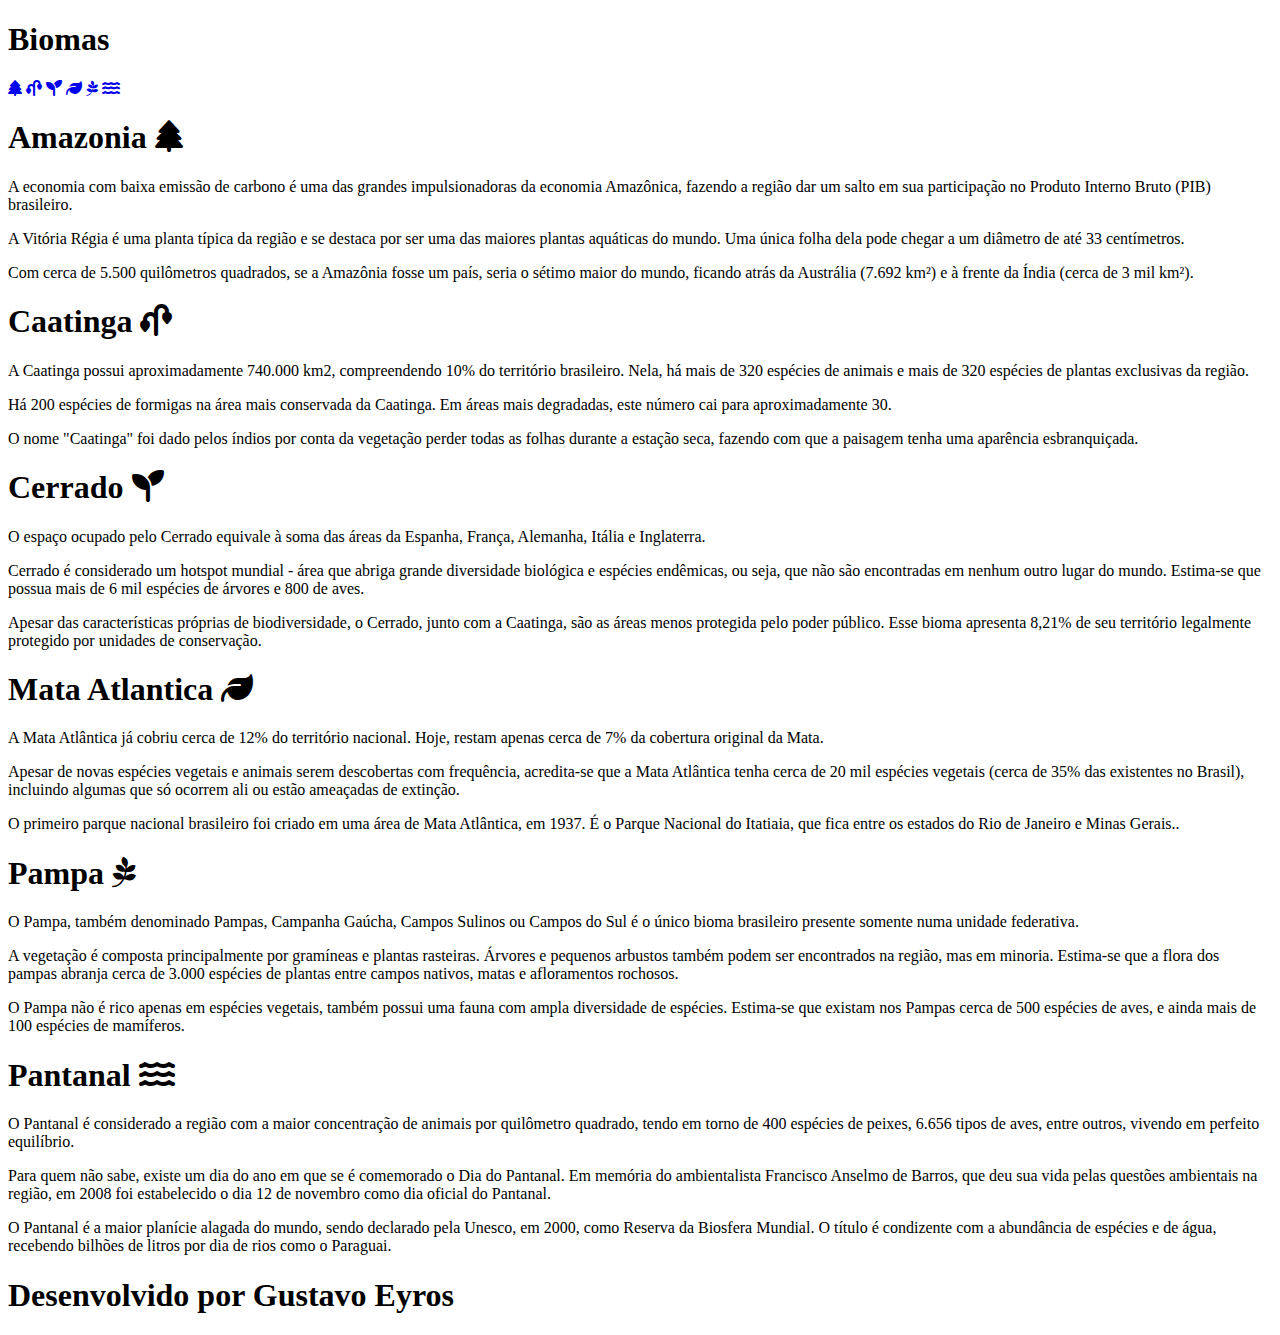
==== index.html @ 461024ff "Att" ====
<!DOCTYPE html>

<head>
    <meta charset="UTF-8">
    <meta http-equiv="X-UA-Compatible" content="IE=edge">
    <meta name="viewport" content="width=device-width, initial-scale=1.0">
    <link href="css/style.css" rel="stylesheet" type="text/css">
    <link href="https://cdnjs.cloudflare.com/ajax/libs/font-awesome/6.1.1/css/all.min.css" rel="stylesheet" type="text/css">
    
    <title>Biomas Brasileiros</title>
</head>

<body>
    <div class="wrapper">
        <div class="menu">
            <h1>Biomas</h1>
           <a href="#amazonia"> <i class="fa-solid fa-tree"></i></a>
           <a href="#caatinga"> <i class="fa-solid fa-plant-wilt"></i></a>
           <a href="#cerrado"> <i class="fa-solid fa-seedling"></i></a>
           <a href="#atlantica"><i class="fa-solid fa-leaf"></i></a>
            <a href="#pampa"><i class="fa-brands fa-pagelines"></i></a>
            <a href="#pantanal"><i class="fa-solid fa-water"></i></a>
          
         
           

        </div>
        <div id="amazonia">
            <h1>Amazonia <i class="fa-solid fa-tree"></i></h1>
            <div class="menu2">
                <div class="box">
                    
                <p>A economia com baixa emissão de carbono é uma das grandes impulsionadoras da economia Amazônica, fazendo a região dar um salto em sua participação no Produto Interno Bruto (PIB) brasileiro.</p>
                </div>
                <div class="box">
                 <p>A Vitória Régia é uma planta típica da região e se destaca por ser uma das maiores plantas aquáticas do mundo. Uma única folha dela pode chegar a um diâmetro de até 33 centímetros.</p>



                </div>
                <div class="box">
                <p>Com cerca de 5.500 quilômetros quadrados, se a Amazônia fosse um país, seria o sétimo maior do mundo, ficando atrás da Austrália (7.692 km²) e à frente da Índia (cerca de 3 mil km²).</p>
            


                </div>
            </div>







        </div>

        
        <div id="caatinga">
            <h1>Caatinga <i class="fa-solid fa-plant-wilt"></i></h1>


            <div class="menu2">
                <div class="box">
                    
                <p>A Caatinga possui aproximadamente 740.000 km2, compreendendo 10% do território brasileiro. Nela, há mais de 320 espécies de animais e mais de 320 espécies de plantas exclusivas da região.</p>
                </div>
                <div class="box">
                 <p>Há 200 espécies de formigas na área mais conservada da Caatinga. Em áreas mais degradadas, este número cai para aproximadamente 30.</p>



                </div>
                <div class="box">
                <p>O nome "Caatinga" foi dado pelos índios por conta da vegetação perder todas as folhas durante a estação seca, fazendo com que a paisagem tenha uma aparência esbranquiçada.</p>
            


                </div>
            </div>



        </div>

        <div id="cerrado">
            <h1>Cerrado <i class="fa-solid fa-seedling"></i></h1>


            
            <div class="menu2">
                <div class="box">
                    
                <p>O espaço ocupado pelo Cerrado equivale à soma das áreas da Espanha, França, Alemanha, Itália e Inglaterra.</p>
                </div>
                <div class="box">
                 <p> Cerrado é considerado um hotspot mundial - área que abriga grande diversidade biológica e espécies endêmicas, ou seja, que não são encontradas em nenhum outro lugar do mundo.
                    Estima-se que possua mais de 6 mil espécies de árvores e 800 de aves.</p>



                </div>
                <div class="box">
                <p>Apesar das características próprias de biodiversidade, o Cerrado, junto com a Caatinga, são as áreas menos protegida pelo poder público. Esse bioma apresenta 8,21% de seu território legalmente protegido por unidades de conservação.</p>
            


                </div>
            </div>


             </div> 
        <div id="atlantica">
            <h1>Mata Atlantica <i class="fa-solid fa-leaf"></i></h1>


            <div class="menu2">
                <div class="box">
                    
                <p>A Mata Atlântica já cobriu cerca de 12% do território nacional. Hoje, restam apenas cerca de 7% da cobertura original da Mata.</p>
                </div>
                <div class="box">
                 <p>Apesar de novas espécies vegetais e animais serem descobertas com frequência, acredita-se que a Mata Atlântica tenha cerca de 20 mil espécies vegetais (cerca de 35% das existentes no Brasil), incluindo algumas que só ocorrem ali ou estão ameaçadas de extinção.</p>



                </div>
                <div class="box">
                <p>O primeiro parque nacional brasileiro foi criado em uma área de Mata Atlântica, em 1937. É o Parque Nacional do Itatiaia, que fica entre os estados do Rio de Janeiro e Minas Gerais..</p>
            


                </div>
            </div>



        </div>


        <div id="pampa">
            <h1>Pampa <i class="fa-brands fa-pagelines"></i></h1>


            <div class="menu2">
                <div class="box">
                    
                <p>O Pampa, também denominado Pampas, Campanha Gaúcha, Campos Sulinos ou Campos do Sul é o único bioma brasileiro presente somente numa unidade federativa.</p>
                </div>
                <div class="box">
                 <p>A vegetação é composta principalmente por gramíneas e plantas rasteiras. Árvores e pequenos arbustos também podem ser encontrados na região, mas em minoria. Estima-se que a flora dos pampas abranja cerca de 3.000 espécies de plantas entre campos nativos, matas e afloramentos rochosos.</p>



                </div>
                <div class="box">
                <p>O Pampa não é rico apenas em espécies vegetais, também possui uma fauna com ampla diversidade de espécies. Estima-se que existam nos Pampas cerca de 500 espécies de aves, e ainda mais de 100 espécies de mamíferos.</p>
            


                </div>
            </div>



        </div>

        

        <div id="pantanal">
            <h1>Pantanal <i class="fa-solid fa-water"></i></h1>


            <div class="menu2">
                <div class="box">
                    
                <p>O Pantanal é considerado a região com a maior concentração de animais por quilômetro quadrado, tendo em torno de 400 espécies de peixes, 6.656 tipos de aves, entre outros, vivendo em perfeito equilíbrio.</p>
                </div>
                <div class="box">
                 <p>Para quem não sabe, existe um dia do ano em que se é comemorado o Dia do Pantanal. Em memória do ambientalista Francisco Anselmo de Barros, que deu sua vida pelas questões ambientais na região, em 2008 foi estabelecido o dia 12 de novembro como dia oficial do Pantanal.</p>



                </div>
                <div class="box">
                <p>O Pantanal é a maior planície alagada do mundo, sendo declarado pela Unesco, em 2000, como Reserva da Biosfera Mundial. O título é condizente com a abundância de espécies e de água, recebendo bilhões de litros por dia de rios como o Paraguai.</p>
            


                </div>
            </div>



        </div>

      <div class="rodape">
        <h1>Desenvolvido por Gustavo Eyros</h1>


      </div>


    </div>
</body>

</html>
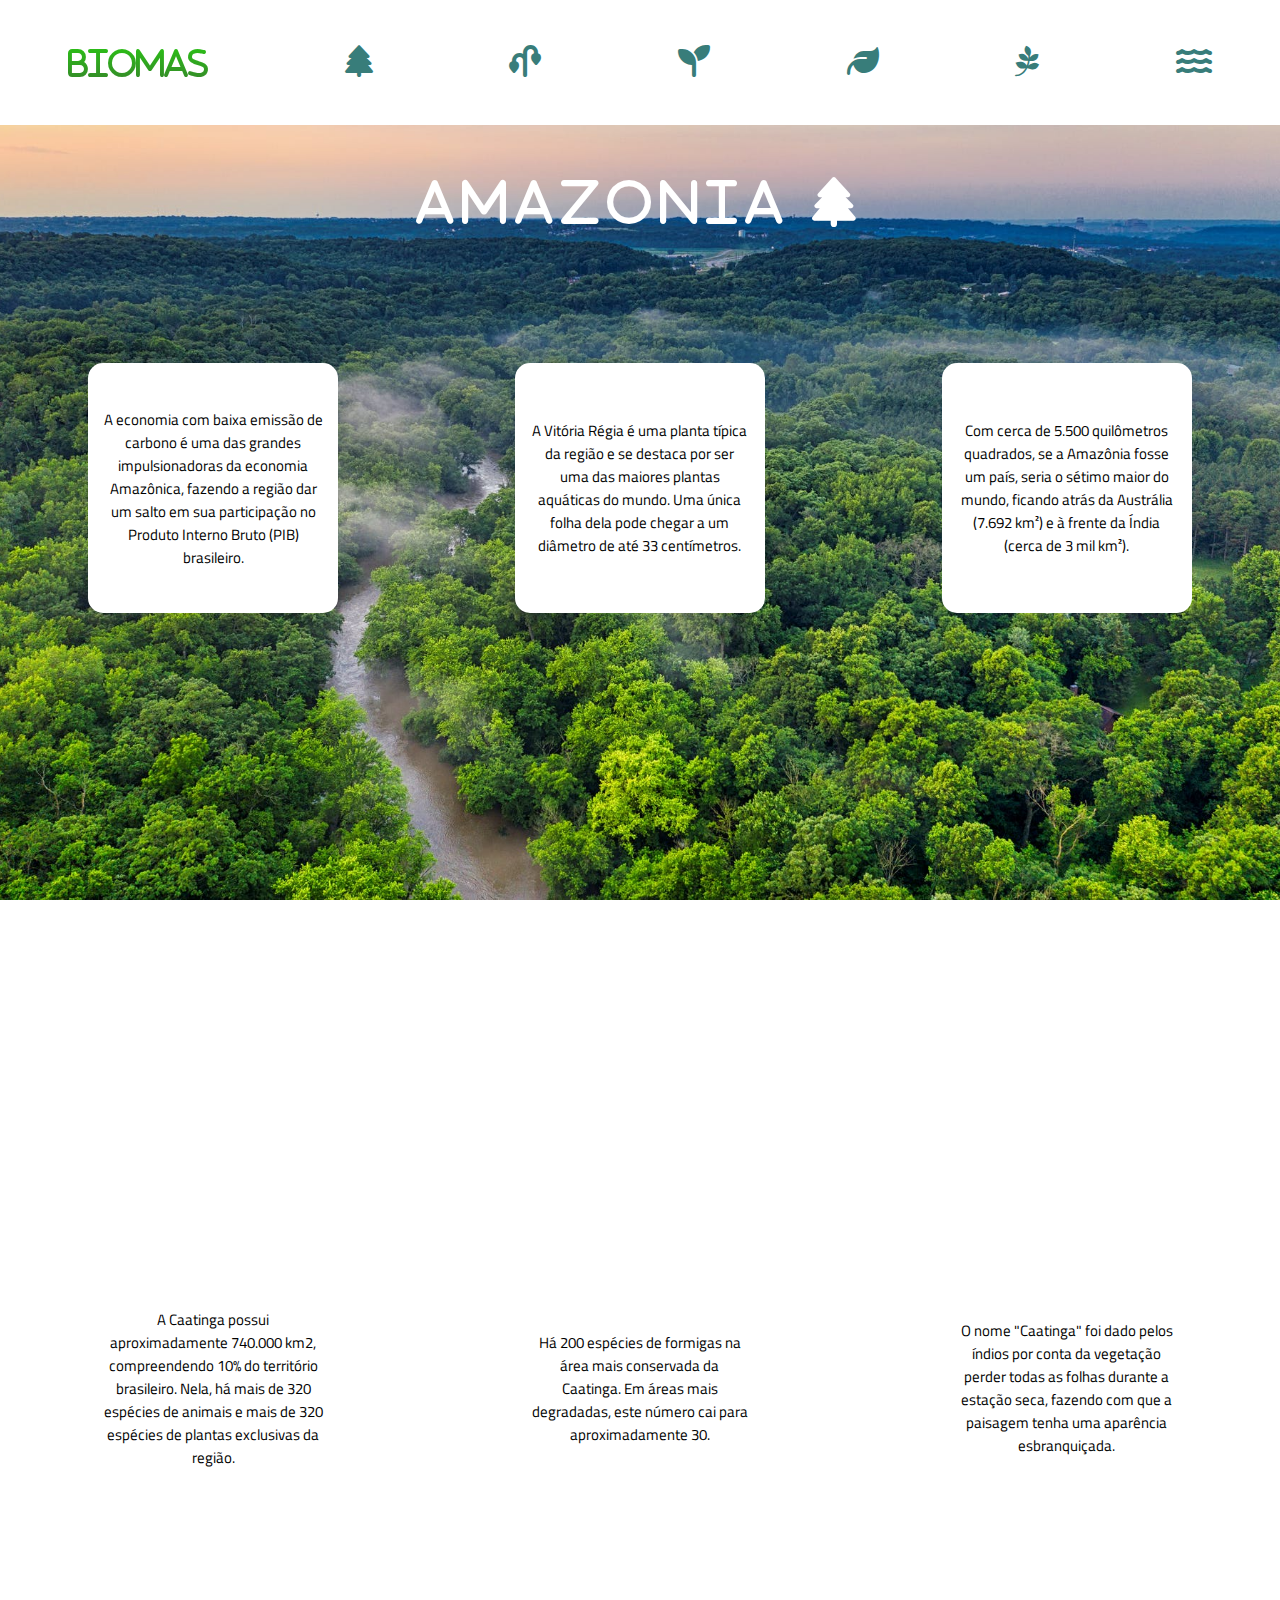
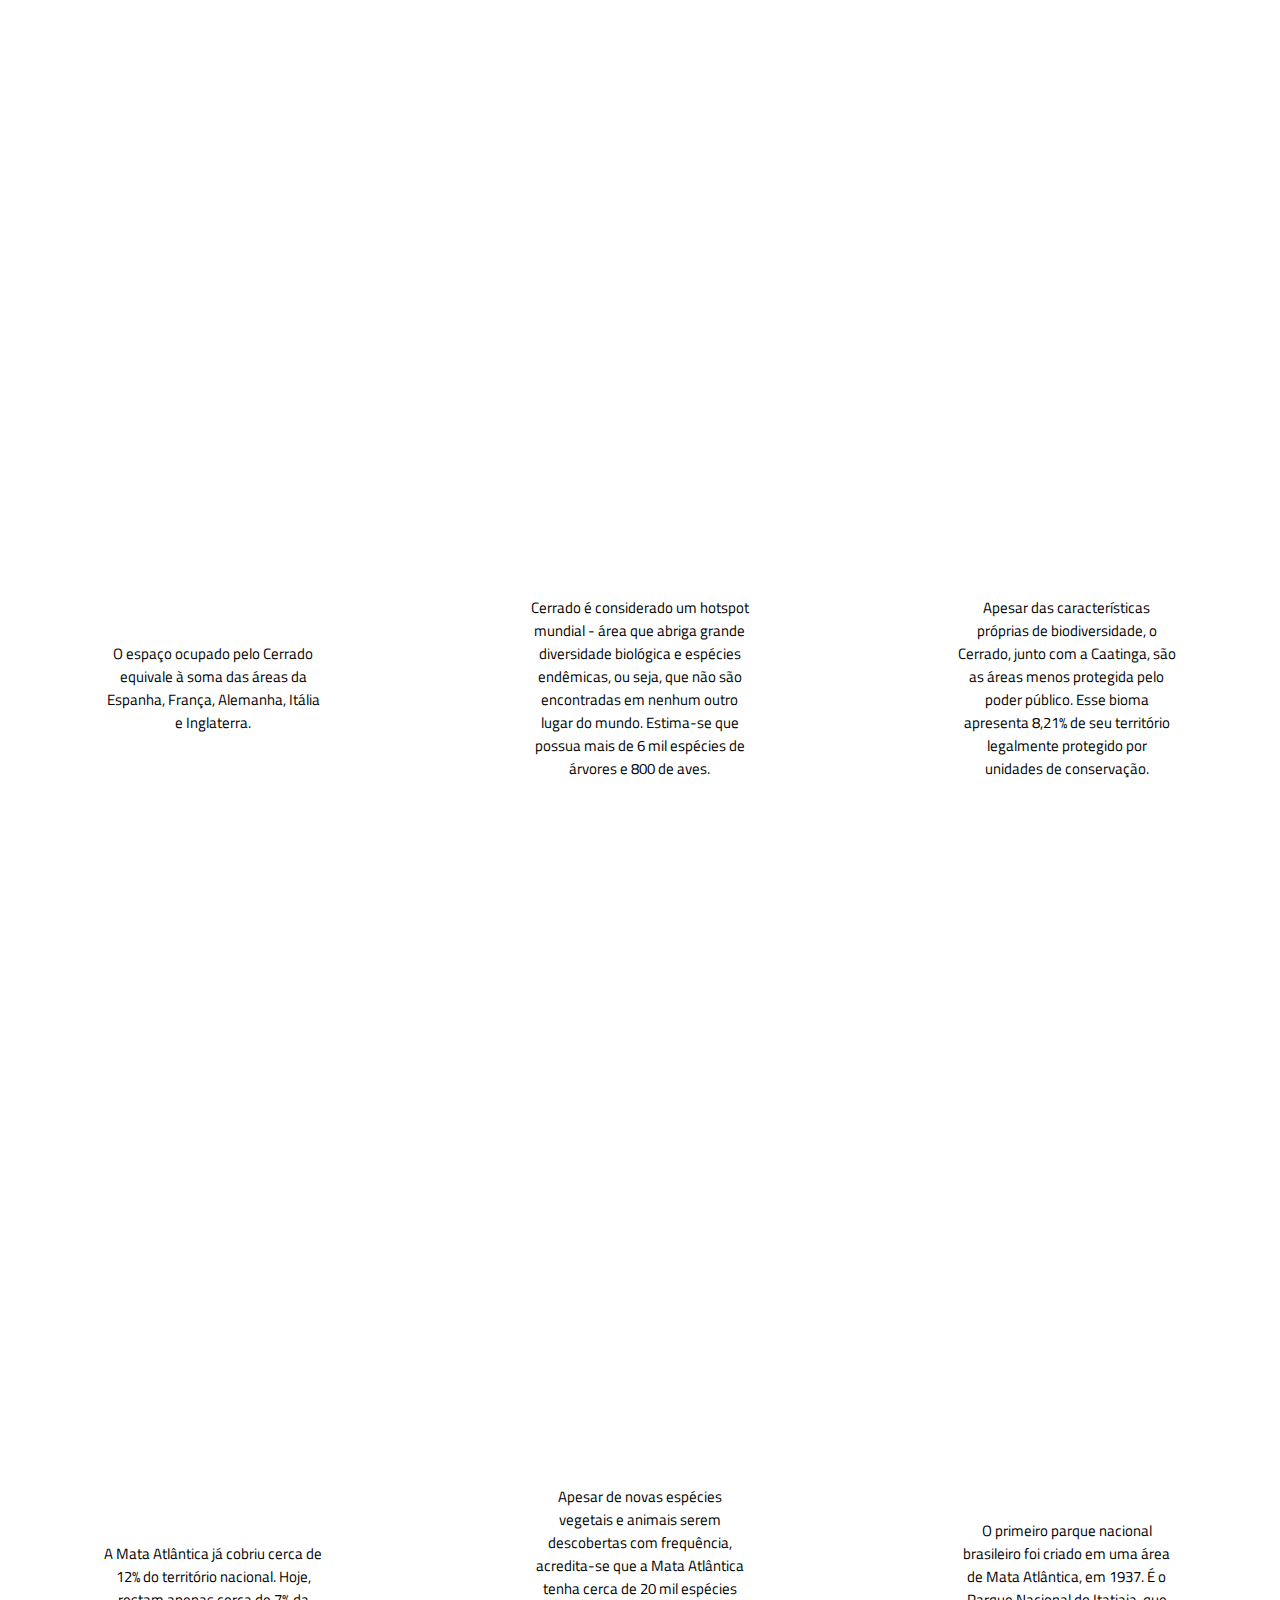
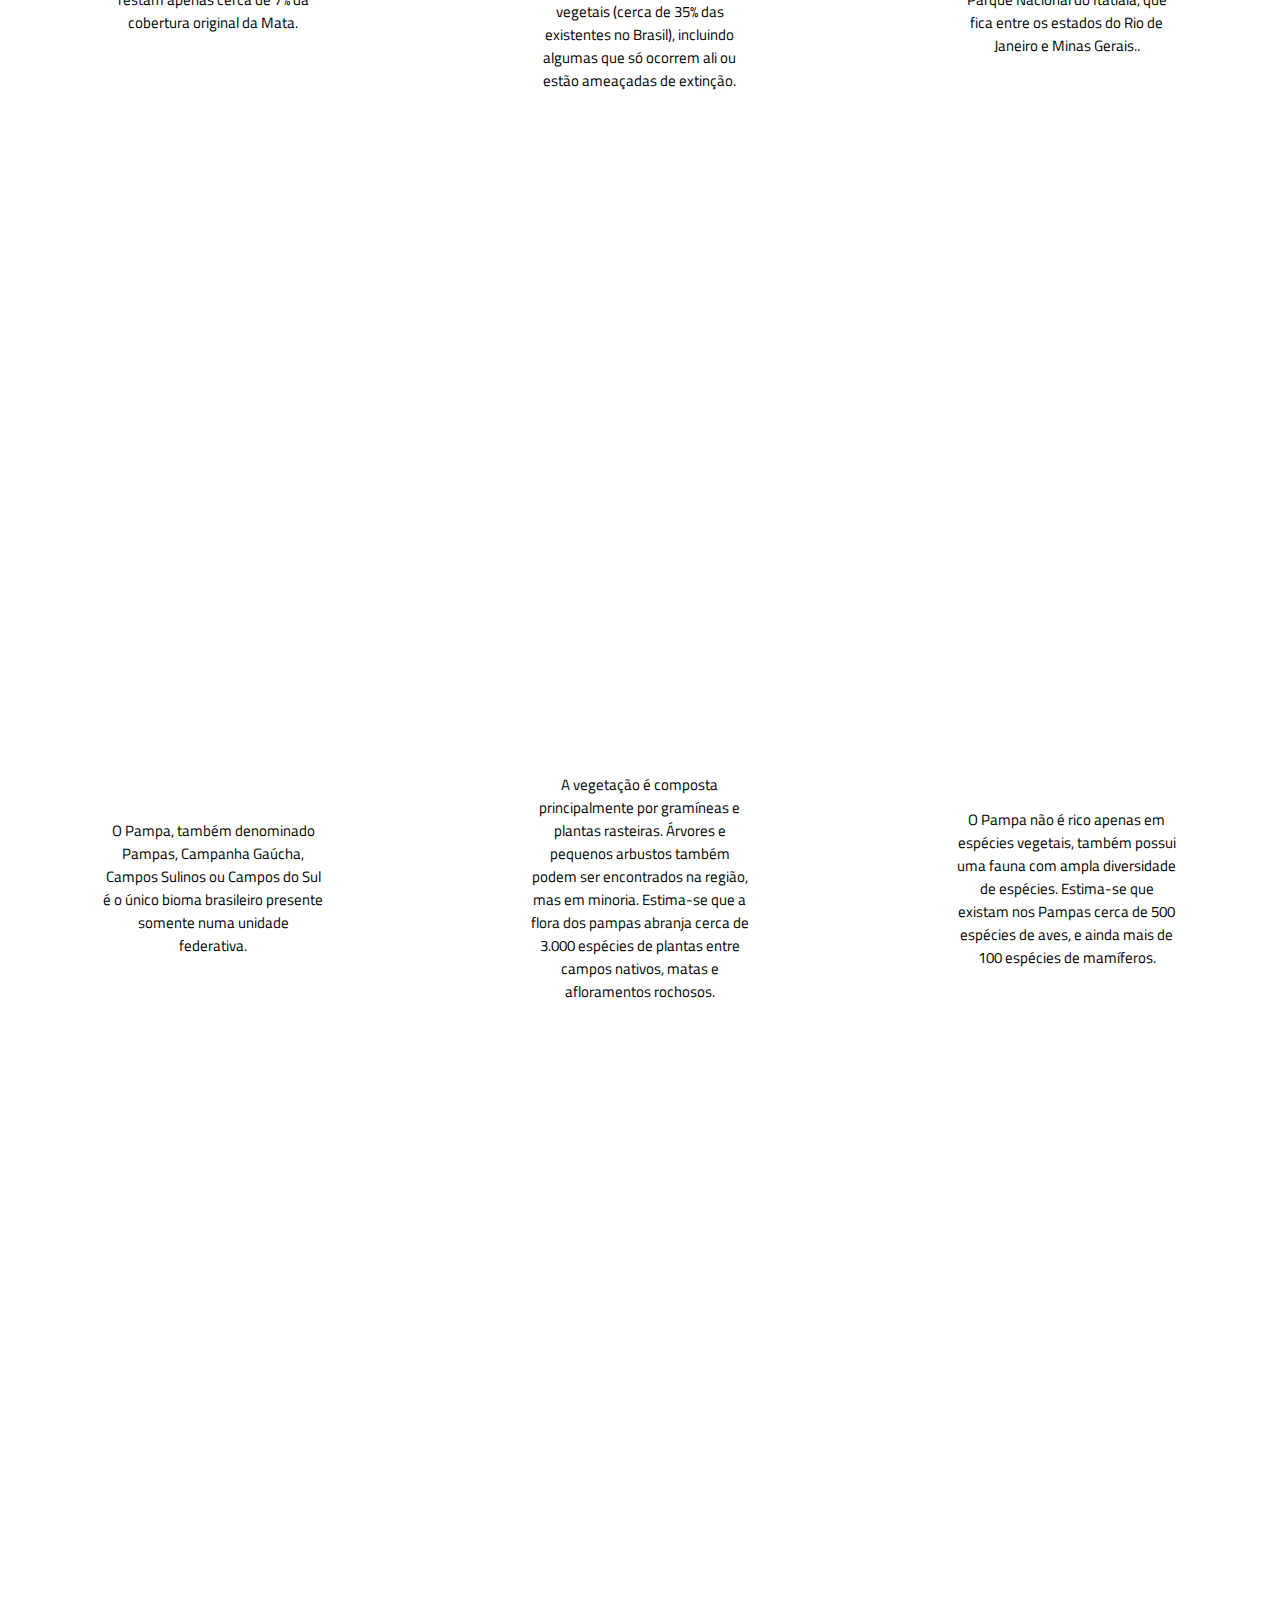
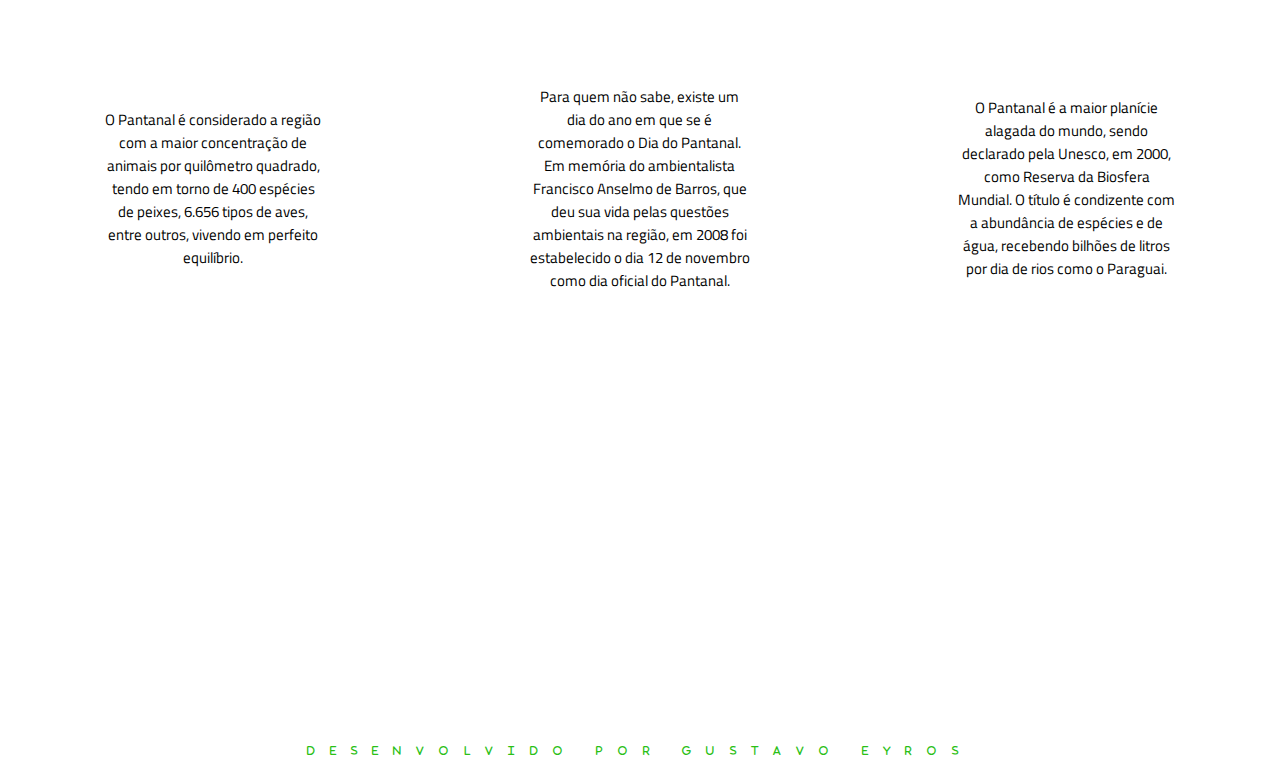
==== commit 61f5ea28: "rodape" ====
--- a/index.html
+++ b/index.html
@@ -6,27 +6,26 @@
     <meta name="viewport" content="width=device-width, initial-scale=1.0">
     <link href="css/style.css" rel="stylesheet" type="text/css">
     <link href="https://cdnjs.cloudflare.com/ajax/libs/font-awesome/6.1.1/css/all.min.css" rel="stylesheet" type="text/css">
-    
     <title>Biomas Brasileiros</title>
 </head>
 
 <body>
     <div class="wrapper">
         <div class="menu">
-            <h1>Biomas</h1>
-           <a href="#amazonia"> <i class="fa-solid fa-tree"></i></a>
-           <a href="#caatinga"> <i class="fa-solid fa-plant-wilt"></i></a>
-           <a href="#cerrado"> <i class="fa-solid fa-seedling"></i></a>
-           <a href="#atlantica"><i class="fa-solid fa-leaf"></i></a>
-            <a href="#pampa"><i class="fa-brands fa-pagelines"></i></a>
-            <a href="#pantanal"><i class="fa-solid fa-water"></i></a>
+            <h1 class="title">Biomas</h1>
+           <a href="#amazonia" class="kf"> <i class="fa-solid fa-tree"></i></a>
+           <a href="#caatinga" class="kf"> <i class="fa-solid fa-plant-wilt"></i></a>
+           <a href="#cerrado" class="kf"> <i class="fa-solid fa-seedling"></i></a>
+           <a href="#atlantica" class="kf"><i class="fa-solid fa-leaf"></i></a>
+            <a href="#pampa" class="kf"><i class="fa-brands fa-pagelines"></i></a>
+            <a href="#pantanal" class="kf"><i class="fa-solid fa-water"></i></a>
           
          
            
 
         </div>
         <div id="amazonia">
-            <h1>Amazonia <i class="fa-solid fa-tree"></i></h1>
+            <h1>Amazonia  <i class="fa-solid fa-tree"></i></h1>
             <div class="menu2">
                 <div class="box">
                     
@@ -193,12 +192,12 @@
 
         </div>
 
-      <div class="rodape">
-        <h1>Desenvolvido por Gustavo Eyros</h1>
-
-
-      </div>
-
+      
+        <div class="rodape">
+            <h1>Desenvolvido por Gustavo Eyros</h1>
+    
+    
+          </div>
 
     </div>
 </body>
--- a/css/style.css
+++ b/css/style.css
@@ -0,0 +1,200 @@
+@import url('https://fonts.googleapis.com/css2?family=Titillium+Web:wght@300&display=swap');
+*{
+    margin: 0;
+    padding: 0;
+    box-sizing: border-box;
+}
+html{
+    scroll-behavior: smooth;
+}
+a{
+    text-decoration: none;
+    color: #387d7a;
+}
+.wrapper{
+    width: 100%;
+    height: 100%;
+    left: 0;
+    top: 0;
+    position: absolute;
+}
+
+.menu{
+    margin: 0;
+    height: 125px;
+    background-color: white;
+    font-size: 32px;
+    display: flex;
+    justify-content: space-around;
+    align-items: center;
+    text-align: center;
+    color: #387d7a;
+}
+h1{
+    font-size: 1em;
+    color: #2bc016;
+    font-family: "Font Awesome 6 Free";
+}
+.menu2{
+    background-color: transparent;
+    display: flex;
+    justify-content: space-around;
+    
+}
+.box{
+    color: black;
+    font-family: 'Titillium Web', sans-serif;
+    padding: 15px;
+    font-size: 15px;
+    border-radius: 15px;
+    background-color: white;
+    width: 250px;
+    height: 250px;
+    display: flex;
+    justify-content: center;
+    align-items: center;
+    text-align: center;
+    
+}
+.rodape{
+    margin: 0;
+    height: 50px;
+    background-color: white;
+    font-size: 32px;
+    display: flex;
+    justify-content: space-around;
+    align-items: center;
+    text-align: center;
+    color: #387d7a;
+}
+.rodape h1{
+    font-size: 10px;
+    letter-spacing: 15px;
+}
+.rodape a{
+    text-decoration: none;
+    color: #2bc016;
+}
+
+
+
+#amazonia{
+    background-image: url("../img/amazonia.jpeg");
+    width: 100%;
+    height: 100%;
+    background-position: center;
+    background-repeat: no-repeat;
+    background-size: cover;
+    background-attachment: fixed;
+}
+#amazonia h1{
+    font-size: 50px;
+    color: white;
+    text-align: center;
+    padding-top: 50px;
+    padding-bottom: 130px;
+    letter-spacing: 0.5rem;
+}
+
+#caatinga{
+    background-image: url("../img/caatinga.jpg");
+    width: 100%;
+    height: 100%;
+    background-position: center;
+    background-repeat: no-repeat;
+    background-size: cover;
+    background-attachment: fixed;
+}
+
+#caatinga h1{
+    font-size: 50px;
+    color: white;
+    text-align: center;
+    padding-top: 50px;
+    padding-bottom: 130px;
+    letter-spacing: 0.5rem;
+}
+
+#cerrado{
+    background-image: url("../img/cerrado.jpeg");
+    width: 100%;
+    height: 100%;
+    background-position: center;
+    background-repeat: no-repeat;
+    background-size: cover;
+    background-attachment: fixed;
+}
+#cerrado h1{
+    font-size: 50px;
+    color: white;
+    text-align: center;
+    padding-top: 50px;
+    padding-bottom: 130px;
+    letter-spacing: 0.5rem;
+}
+
+#atlantica{
+    background-image: url("../img/atlantica.jpg");
+    width: 100%;
+    height: 100%;
+    background-position: center;
+    background-repeat: no-repeat;
+    background-size: cover;
+    background-attachment: fixed;
+}
+#atlantica h1{
+    font-size: 50px;
+    color: white;
+    text-align: center;
+    padding-top: 50px;
+    padding-bottom: 130px;
+    letter-spacing: 0.5rem;
+}
+#pampa{
+    background-image: url("../img/pampa.png");
+    width: 100%;
+    height: 100%;
+    background-position: center;
+    background-repeat: no-repeat;
+    background-size: cover;
+    background-attachment: fixed;
+}
+#pampa h1{
+    font-size: 50px;
+    color: white;
+    text-align: center;
+    padding-top: 50px;
+    padding-bottom: 130px;
+    letter-spacing: 0.5rem;
+}
+
+#pantanal{
+    background-image: url("../img/pantanal.jpeg");
+    width: 100%;
+    height: 100%;
+    background-position: center;
+    background-repeat: no-repeat;
+    background-size: cover;
+    background-attachment: fixed;
+}
+#pantanal h1{
+    font-size: 50px;
+    color: white;
+    text-align: center;
+    padding-top: 50px;
+    padding-bottom: 130px;
+    letter-spacing: 0.5rem;
+}
+
+
+.title{
+    background: -webkit-linear-gradient(#2bc016, #358b29);
+    -webkit-background-clip: text;
+    -webkit-text-fill-color: transparent;
+}
+.kf:hover{
+    animation: kf 1s infinite;
+}
+@keyframes kf{
+    100%{color: #358b29;}
+}